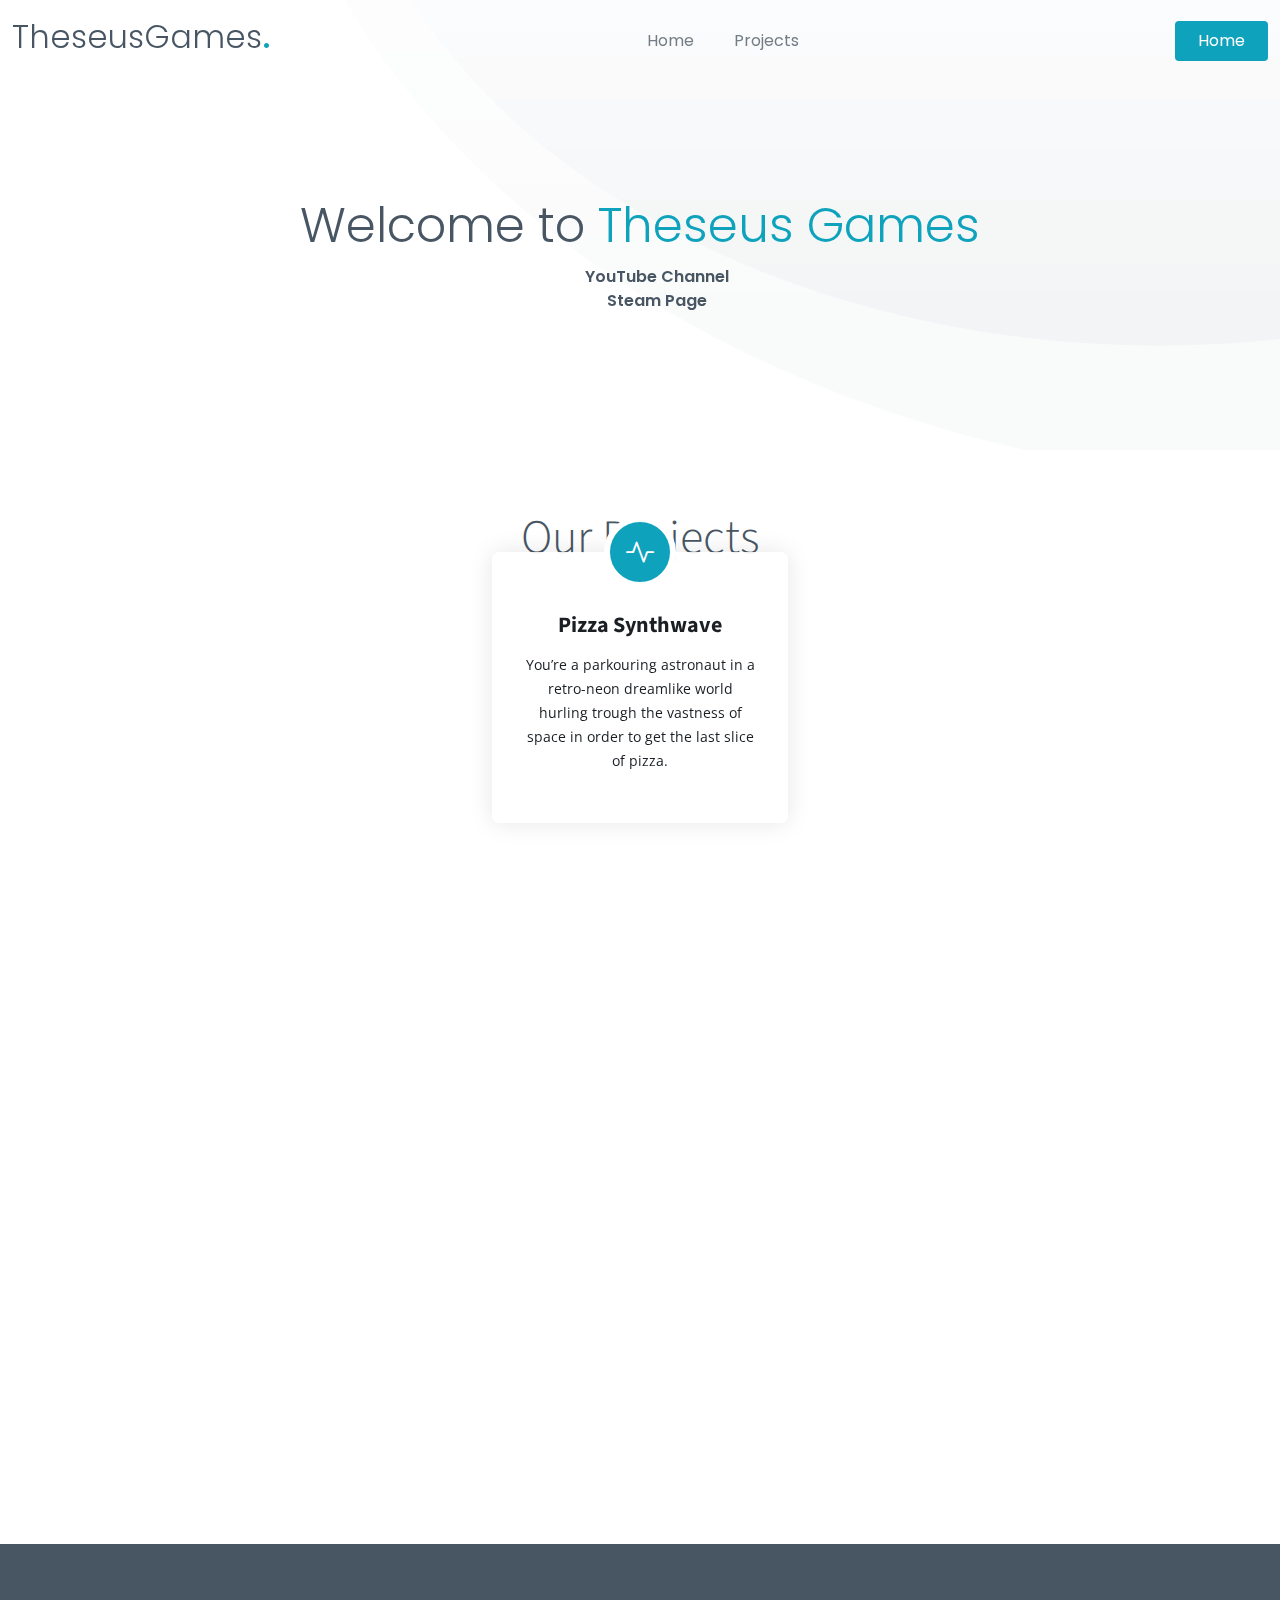
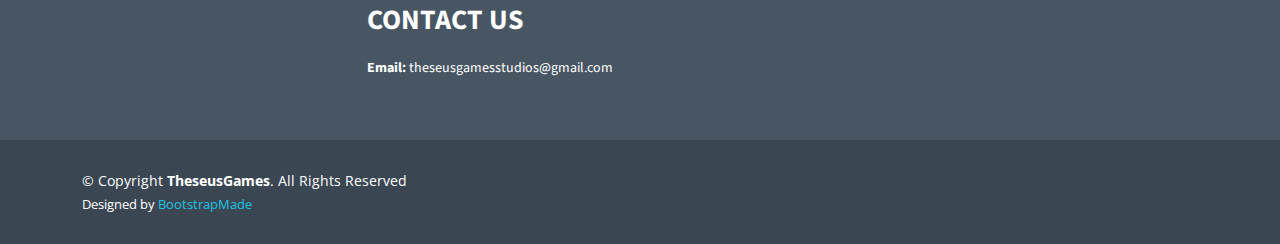
==== index.html @ d4980d9b "Initial Index page" ====
<!DOCTYPE html>
<html lang="en">

<head>
  <meta charset="utf-8">
  <meta content="width=device-width, initial-scale=1.0" name="viewport">

  <title>Theseus Games</title>
  <meta content="" name="description">
  <meta content="" name="keywords">

  <!-- Favicons -->
  <link href="assets/img/favicon.png" rel="icon">
  <link href="assets/img/apple-touch-icon.png" rel="apple-touch-icon">

  <!-- Google Fonts -->
  <link rel="preconnect" href="https://fonts.googleapis.com">
  <link rel="preconnect" href="https://fonts.gstatic.com" crossorigin>
  <link href="https://fonts.googleapis.com/css2?family=Open+Sans:ital,wght@0,300;0,400;0,500;0,600;0,700;1,300;1,400;1,500;1,600;1,700&family=Poppins:ital,wght@0,300;0,400;0,500;0,600;0,700;1,300;1,400;1,500;1,600;1,700&family=Source+Sans+Pro:ital,wght@0,300;0,400;0,600;0,700;1,300;1,400;1,600;1,700&display=swap" rel="stylesheet">

  <!-- Vendor CSS Files -->
  <link href="assets/vendor/bootstrap/css/bootstrap.min.css" rel="stylesheet">
  <link href="assets/vendor/bootstrap-icons/bootstrap-icons.css" rel="stylesheet">
  <link href="assets/vendor/aos/aos.css" rel="stylesheet">
  <link href="assets/vendor/glightbox/css/glightbox.min.css" rel="stylesheet">
  <link href="assets/vendor/swiper/swiper-bundle.min.css" rel="stylesheet">

  <!-- Variables CSS Files. Uncomment your preferred color scheme -->
  <link href="assets/css/variables.css" rel="stylesheet">
  <!-- <link href="assets/css/variables-blue.css" rel="stylesheet"> -->
  <!-- <link href="assets/css/variables-green.css" rel="stylesheet"> -->
  <!-- <link href="assets/css/variables-orange.css" rel="stylesheet"> -->
  <!-- <link href="assets/css/variables-purple.css" rel="stylesheet"> -->
  <!-- <link href="assets/css/variables-red.css" rel="stylesheet"> -->
  <!-- <link href="assets/css/variables-pink.css" rel="stylesheet"> -->

  <!-- Template Main CSS File -->
  <link href="assets/css/main.css" rel="stylesheet">

  <!-- =======================================================
  * Template Name: TheseusGames
  * Updated: Jan 09 2024 with Bootstrap v5.3.2
  * Template URL: https://bootstrapmade.com/TheseusGames-bootstrap-business-template/
  * Author: BootstrapMade.com
  * License: https://bootstrapmade.com/license/
  ======================================================== -->
</head>

<body>

  <!-- ======= Header ======= -->
  <header id="header" class="header fixed-top" data-scrollto-offset="0">
    <div class="container-fluid d-flex align-items-center justify-content-between">

      <a href="index.html" class="logo d-flex align-items-center scrollto me-auto me-lg-0">
        <!-- Uncomment the line below if you also wish to use an image logo -->
        <!-- <img src="assets/img/logo.png" alt=""> -->
        <h1>TheseusGames<span>.</span></h1>
      </a>

      <nav id="navbar" class="navbar">
        <ul>

		<li><a class="nav-link scrollto" href="index.html">Home</a></li>
 
   <li><a class="nav-link scrollto" href="index.html#services">Projects</a></li>
        
     <!--   
       <li><a class="nav-link scrollto" href="index.html#about">About</a></li>
          <li><a class="nav-link scrollto" href="index.html#portfolio">Portfolio</a></li>
          <li><a class="nav-link scrollto" href="index.html#team">Team</a></li>

          <li><a class="nav-link scrollto" href="index.html#contact">Contact</a></li>
          -->
        </ul>
        <i class="bi bi-list mobile-nav-toggle d-none"></i>
      </nav><!-- .navbar -->

      <a class="btn-getstarted scrollto" href="index.html">Home</a>

    </div>
  </header><!-- End Header -->

  <section id="hero-animated" class="hero-animated d-flex align-items-center">
    <div class="container d-flex flex-column justify-content-center align-items-center text-center position-relative" data-aos="zoom-out">
 
      <h2>Welcome to <span>Theseus Games</span></h2>
    <!--  <p>We are a game development studio.</p> -->
      <div class="d-flex">
        <a href="https://www.youtube.com/@theseusgames3545/videos" class="btn-watch-video d-flex align-items-center"><i class="bi "></i><span>YouTube Channel</span></a>
      </div>
       <div class="d-flex">
        <a href="https://store.steampowered.com/search/?developer=Theseus+Games" class="btn-watch-video d-flex align-items-center"><i class="bi"></i><span>Steam Page</span></a>
      </div>
    </div>
  </section>

  <main id="main">

    <!-- ======= Services Section ======= -->
    <section id="services" class="services">
      <div class="container" data-aos="fade-up">

        <div class="section-header">
          <h2>Our Projects</h2>
        </div>

        <div class="row gy-5">
		  <div class="col-xl-4 col-md-6" data-aos="zoom-in" data-aos-delay="200"></div>
          <div class="col-xl-4 col-md-6" data-aos="zoom-in" data-aos-delay="200">
            <div class="service-item">
              <div class="img">
                <img src="https://cdn.cloudflare.steamstatic.com/steam/apps/1923170/header.jpg?t=1705149580" class="img-fluid" alt="">
              </div>
              <div class="details position-relative">
                <div class="icon">
                  <i class="bi bi-activity"></i>
                </div>
                <a href="https://store.steampowered.com/app/1923170/Pizza_Synthwave/" target="_blank"  class="stretched-link">
                  <h3>Pizza Synthwave</h3>
                </a>
                <p>You’re a parkouring astronaut in a retro-neon dreamlike world hurling trough the vastness of space in order to get the last slice of pizza.</p>
              </div>
            </div>
          </div><!-- End Service Item -->
		  
		  <div class="col-xl-4 col-md-6" data-aos="zoom-in" data-aos-delay="200"></div>
		  <div class="col-xl-4 col-md-6" data-aos="zoom-in" data-aos-delay="200"></div>
          <div class="col-xl-4 col-md-6" data-aos="zoom-in" data-aos-delay="300">
            <div class="service-item">
              <div class="img">
                <img src="https://cdn.cloudflare.steamstatic.com/steam/apps/2016170/header.jpg?t=1701516669" class="img-fluid" alt="">
              </div>
              <div class="details position-relative">
                <div class="icon">
                  <i class="bi bi-broadcast"></i>
                </div>
                <a href="https://store.steampowered.com/app/2016170/Be_a_Rock/" class="stretched-link" target="_blank">
                  <h3>Be a Rock</h3>
                </a>
                <p>A unique casual 3rd-person exploration game set in a beautiful world.</p>
              </div>
            </div>
          </div><!-- End Service Item -->
		  <div class="col-xl-4 col-md-6" data-aos="zoom-in" data-aos-delay="200"></div>
		  <div class="col-xl-4 col-md-6" data-aos="zoom-in" data-aos-delay="200"></div>
		  
          <div class="col-xl-4 col-md-6" data-aos="zoom-in" data-aos-delay="400">
            <div class="service-item">
              <div class="img">
                <img src="https://cdn.cloudflare.steamstatic.com/steam/apps/2336120/header.jpg?t=1705610824" class="img-fluid" alt="">
              </div>
              <div class="details position-relative">
                <div class="icon">
                  <i class="bi bi-easel"></i>
                </div>
                <a href="https://store.steampowered.com/app/2336120/Do_Not_Press_The_Button_To_Delete_The_Multiverse/" class="stretched-link" target="_blank">
                  <h3>Do Not Press The Button To Delete The Multiverse</h3>
                </a>
                <p>A first person exploration game where you are allowed to do anything except press that BIG RED BUTTON.</p>
              </div>
            </div>
          </div><!-- End Service Item -->

		  <div class="col-xl-4 col-md-6" data-aos="zoom-in" data-aos-delay="500"></div>
	 		  <div class="col-xl-4 col-md-6" data-aos="zoom-in" data-aos-delay="500"></div>
          <div class="col-xl-4 col-md-6" data-aos="zoom-in" data-aos-delay="500">
            <div class="service-item">
              <div class="img">
                <img src="https://cdn.cloudflare.steamstatic.com/steam/apps/2719670/header.jpg?t=1702390114" class="img-fluid" alt="">
              </div>
              <div class="details position-relative">
                <div class="icon">
                  <i class="bi bi-bounding-box-circles"></i>
                </div>
                <a href="https://store.steampowered.com/app/2719670/The_Milgram_Experiment/" class="stretched-link" target="_blank">
                  <h3>The Milgram Experiment</h3>
                </a>
                <p>A first person narrative game, based on one of the most controversial psychological experiments of all time. </p>
                <a href="https://store.steampowered.com/app/2719670/The_Milgram_Experiment/" target="_blank" class="stretched-link"></a>
              </div>
            </div>
          </div><!-- End Service Item -->

		<!-- 
          <div class="col-xl-4 col-md-6" data-aos="zoom-in" data-aos-delay="600">
            <div class="service-item">
              <div class="img">
                <img src="assets/img/services-5.jpg" class="img-fluid" alt="">
              </div>
              <div class="details position-relative">
                <div class="icon">
                  <i class="bi bi-calendar4-week"></i>
                </div>
                <a href="#" class="stretched-link">
                  <h3>Velit Doloremque</h3>
                </a>
                <p>Cumque et suscipit saepe. Est maiores autem enim facilis ut aut ipsam corporis aut. Sed animi at autem alias eius labore.</p>
                <a href="#" class="stretched-link"></a>
              </div>
            </div>
          </div>End Service Item -->
		<!--
          <div class="col-xl-4 col-md-6" data-aos="zoom-in" data-aos-delay="700">
            <div class="service-item">
              <div class="img">
                <img src="assets/img/services-6.jpg" class="img-fluid" alt="">
              </div>
              <div class="details position-relative">
                <div class="icon">
                  <i class="bi bi-chat-square-text"></i>
                </div>
                <a href="#" class="stretched-link">
                  <h3>Dolori Architecto</h3>
                </a>
                <p>Hic molestias ea quibusdam eos. Fugiat enim doloremque aut neque non et debitis iure. Corrupti recusandae ducimus enim.</p>
                <a href="#" class="stretched-link"></a>
              </div>
            </div>
          </div> End Service Item -->

        </div>

      </div>
    </section><!-- End Services Section -->

  
  
  </main><!-- End #main -->

  <!-- ======= Footer ======= -->
  <footer id="footer" class="footer">

    <div class="footer-content">
      <div class="container">
        <div class="row">
          <div class="col-lg-3 col-md-6">  </div>
          <div class="col-lg-3 col-md-6">
            <div class="footer-info">
              <h3>Contact Us</h3>
              <p>
                <strong>Email: </strong>theseusgamesstudios@gmail.com<br>
              </p>
            </div>
          </div>
 <!--
          <div class="col-lg-2 col-md-6 footer-links">
            <h4>Useful Links</h4>
            <ul>
              <li><i class="bi bi-chevron-right"></i> <a href="#">Home</a></li>
              <li><i class="bi bi-chevron-right"></i> <a href="#">About us</a></li>
              <li><i class="bi bi-chevron-right"></i> <a href="#">Services</a></li>
              <li><i class="bi bi-chevron-right"></i> <a href="#">Terms of service</a></li>
              <li><i class="bi bi-chevron-right"></i> <a href="#">Privacy policy</a></li>
            </ul>
          </div>
 
          <div class="col-lg-3 col-md-6 footer-links">
            <h4>Our Services</h4>
            <ul>
              <li><i class="bi bi-chevron-right"></i> <a href="#">Web Design</a></li>
              <li><i class="bi bi-chevron-right"></i> <a href="#">Web Development</a></li>
              <li><i class="bi bi-chevron-right"></i> <a href="#">Product Management</a></li>
              <li><i class="bi bi-chevron-right"></i> <a href="#">Marketing</a></li>
              <li><i class="bi bi-chevron-right"></i> <a href="#">Graphic Design</a></li>
            </ul>
          </div>

          <div class="col-lg-4 col-md-6 footer-newsletter">
            <h4>Our Newsletter</h4>
            <p>Tamen quem nulla quae legam multos aute sint culpa legam noster magna</p>
            <form action="" method="post">
              <input type="email" name="email"><input type="submit" value="Subscribe">
            </form>
          </div>
 -->

        </div>
      </div>
    </div>

    <div class="footer-legal text-center">
      <div class="container d-flex flex-column flex-lg-row justify-content-center justify-content-lg-between align-items-center">

        <div class="d-flex flex-column align-items-center align-items-lg-start">
          <div class="copyright">
            &copy; Copyright <strong><span>TheseusGames</span></strong>. All Rights Reserved
          </div>
          <div class="credits">
            <!-- All the links in the footer should remain intact. -->
            <!-- You can delete the links only if you purchased the pro version. -->
            <!-- Licensing information: https://bootstrapmade.com/license/ -->
            <!-- Purchase the pro version with working PHP/AJAX contact form: https://bootstrapmade.com/TheseusGames-bootstrap-business-template/ -->
            Designed by <a href="https://bootstrapmade.com/">BootstrapMade</a>
          </div>
        </div>
<!-- 
        <div class="social-links order-first order-lg-last mb-3 mb-lg-0">
          <a href="#" class="twitter"><i class="bi bi-twitter"></i></a>
          <a href="#" class="facebook"><i class="bi bi-facebook"></i></a>
          <a href="#" class="instagram"><i class="bi bi-instagram"></i></a>
          <a href="#" class="google-plus"><i class="bi bi-skype"></i></a>
          <a href="#" class="linkedin"><i class="bi bi-linkedin"></i></a>
        </div>
-->

      </div>
    </div>

  </footer><!-- End Footer -->

  <a href="#" class="scroll-top d-flex align-items-center justify-content-center"><i class="bi bi-arrow-up-short"></i></a>

  <div id="preloader"></div>

  <!-- Vendor JS Files -->
  <script src="assets/vendor/bootstrap/js/bootstrap.bundle.min.js"></script>
  <script src="assets/vendor/aos/aos.js"></script>
  <script src="assets/vendor/glightbox/js/glightbox.min.js"></script>
  <script src="assets/vendor/isotope-layout/isotope.pkgd.min.js"></script>
  <script src="assets/vendor/swiper/swiper-bundle.min.js"></script>
  <script src="assets/vendor/php-email-form/validate.js"></script>

  <!-- Template Main JS File -->
  <script src="assets/js/main.js"></script>

</body>

</html>
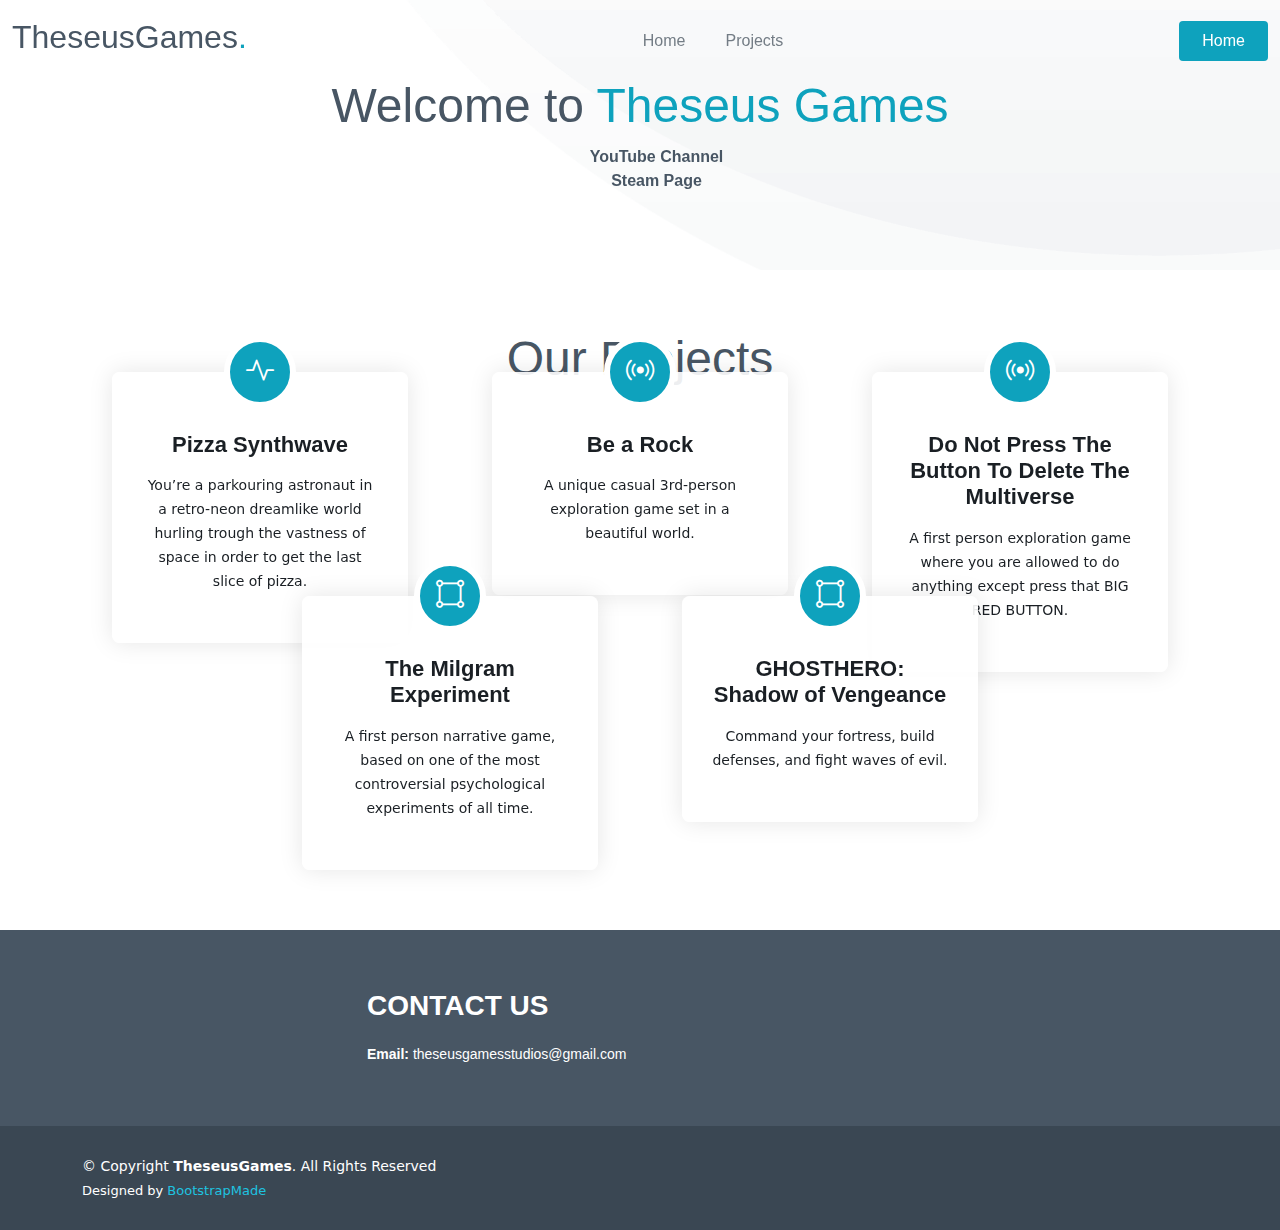
==== commit 56496a7f: "Updates 12.Aprl" ====
--- a/index.html
+++ b/index.html
@@ -16,8 +16,8 @@
   <!-- Google Fonts -->
   <link rel="preconnect" href="https://fonts.googleapis.com">
   <link rel="preconnect" href="https://fonts.gstatic.com" crossorigin>
-  <link href="https://fonts.googleapis.com/css2?family=Open+Sans:ital,wght@0,300;0,400;0,500;0,600;0,700;1,300;1,400;1,500;1,600;1,700&family=Poppins:ital,wght@0,300;0,400;0,500;0,600;0,700;1,300;1,400;1,500;1,600;1,700&family=Source+Sans+Pro:ital,wght@0,300;0,400;0,600;0,700;1,300;1,400;1,600;1,700&display=swap" rel="stylesheet">
-
+  <!-- <link href="https://fonts.googleapis.com/css2?family=Open+Sans:ital,wght@0,300;0,400;0,500;0,600;0,700;1,300;1,400;1,500;1,600;1,700&family=Poppins:ital,wght@0,300;0,400;0,500;0,600;0,700;1,300;1,400;1,500;1,600;1,700&family=Source+Sans+Pro:ital,wght@0,300;0,400;0,600;0,700;1,300;1,400;1,600;1,700&display=swap" rel="stylesheet"> -->
+  <link href='https://fonts.googleapis.com/css?family=Bebas Neue' rel='stylesheet'>
   <!-- Vendor CSS Files -->
   <link href="assets/vendor/bootstrap/css/bootstrap.min.css" rel="stylesheet">
   <link href="assets/vendor/bootstrap-icons/bootstrap-icons.css" rel="stylesheet">
@@ -39,7 +39,7 @@
 
   <!-- =======================================================
   * Template Name: TheseusGames
-  * Updated: Jan 09 2024 with Bootstrap v5.3.2
+  * Updated: Jan 09 2024 with Bootstrap v5.3.2
   * Template URL: https://bootstrapmade.com/TheseusGames-bootstrap-business-template/
   * Author: BootstrapMade.com
   * License: https://bootstrapmade.com/license/
@@ -64,8 +64,8 @@
 		<li><a class="nav-link scrollto" href="index.html">Home</a></li>
  
    <li><a class="nav-link scrollto" href="index.html#services">Projects</a></li>
-        
-     <!--   
+
+     <!--
        <li><a class="nav-link scrollto" href="index.html#about">About</a></li>
           <li><a class="nav-link scrollto" href="index.html#portfolio">Portfolio</a></li>
           <li><a class="nav-link scrollto" href="index.html#team">Team</a></li>
@@ -83,14 +83,12 @@
 
   <section id="hero-animated" class="hero-animated d-flex align-items-center">
     <div class="container d-flex flex-column justify-content-center align-items-center text-center position-relative" data-aos="zoom-out">
- 
       <h2>Welcome to <span>Theseus Games</span></h2>
-    <!--  <p>We are a game development studio.</p> -->
       <div class="d-flex">
         <a href="https://www.youtube.com/@theseusgames3545/videos" class="btn-watch-video d-flex align-items-center"><i class="bi "></i><span>YouTube Channel</span></a>
       </div>
        <div class="d-flex">
-        <a href="https://store.steampowered.com/search/?developer=Theseus+Games" class="btn-watch-video d-flex align-items-center"><i class="bi"></i><span>Steam Page</span></a>
+        <a href="https://store.steampowered.com/developer/TheseusGames" class="btn-watch-video d-flex align-items-center"><i class="bi"></i><span>Steam Page</span></a>
       </div>
     </div>
   </section>
@@ -105,8 +103,8 @@
           <h2>Our Projects</h2>
         </div>
 
-        <div class="row gy-5">
-		  <div class="col-xl-4 col-md-6" data-aos="zoom-in" data-aos-delay="200"></div>
+        <div class="row">
+		  <!-- <div class="col-sm" data-aos="zoom-in" data-aos-delay="200"></div> -->
           <div class="col-xl-4 col-md-6" data-aos="zoom-in" data-aos-delay="200">
             <div class="service-item">
               <div class="img">
@@ -123,9 +121,9 @@
               </div>
             </div>
           </div><!-- End Service Item -->
-		  
-		  <div class="col-xl-4 col-md-6" data-aos="zoom-in" data-aos-delay="200"></div>
-		  <div class="col-xl-4 col-md-6" data-aos="zoom-in" data-aos-delay="200"></div>
+
+		  <!-- <div class="col-xl-4 col-md-6" data-aos="zoom-in" data-aos-delay="200"></div> -->
+		  <!-- <div class="col-sm" data-aos="zoom-in" data-aos-delay="200"></div> -->
           <div class="col-xl-4 col-md-6" data-aos="zoom-in" data-aos-delay="300">
             <div class="service-item">
               <div class="img">
@@ -142,28 +140,29 @@
               </div>
             </div>
           </div><!-- End Service Item -->
-		  <div class="col-xl-4 col-md-6" data-aos="zoom-in" data-aos-delay="200"></div>
-		  <div class="col-xl-4 col-md-6" data-aos="zoom-in" data-aos-delay="200"></div>
-		  
-          <div class="col-xl-4 col-md-6" data-aos="zoom-in" data-aos-delay="400">
-            <div class="service-item">
-              <div class="img">
-                <img src="https://cdn.cloudflare.steamstatic.com/steam/apps/2336120/header.jpg?t=1705610824" class="img-fluid" alt="">
-              </div>
-              <div class="details position-relative">
-                <div class="icon">
-                  <i class="bi bi-easel"></i>
-                </div>
-                <a href="https://store.steampowered.com/app/2336120/Do_Not_Press_The_Button_To_Delete_The_Multiverse/" class="stretched-link" target="_blank">
-                  <h3>Do Not Press The Button To Delete The Multiverse</h3>
-                </a>
-                <p>A first person exploration game where you are allowed to do anything except press that BIG RED BUTTON.</p>
-              </div>
-            </div>
-          </div><!-- End Service Item -->
-
-		  <div class="col-xl-4 col-md-6" data-aos="zoom-in" data-aos-delay="500"></div>
-	 		  <div class="col-xl-4 col-md-6" data-aos="zoom-in" data-aos-delay="500"></div>
+		  <!-- <div class="col-xl-4 col-md-6" data-aos="zoom-in" data-aos-delay="200"></div> -->
+
+      <!-- <div class="col-sm" data-aos="zoom-in" data-aos-delay="200"></div> -->
+      <div class="col-xl-4 col-md-6" data-aos="zoom-in" data-aos-delay="300">
+        <div class="service-item">
+          <div class="img">
+            <img src="https://cdn.cloudflare.steamstatic.com/steam/apps/2336120/header.jpg?t=1705610824" class="img-fluid" alt="">
+          </div>
+          <div class="details position-relative">
+            <div class="icon">
+              <i class="bi bi-broadcast"></i>
+            </div>
+            <a href="https://store.steampowered.com/app/2336120/Do_Not_Press_The_Button_To_Delete_The_Multiverse/" class="stretched-link" target="_blank">
+              <h3>Do Not Press The Button To Delete The Multiverse</h3>
+            </a>
+            <p>A first person exploration game where you are allowed to do anything except press that BIG RED BUTTON.</p>
+          </div>
+        </div>
+      </div><!-- End Service Item -->
+  <!-- <div class="col-xl-4 col-md-6" data-aos="zoom-in" data-aos-delay="200"></div> -->
+
+		  <!-- <div class="col-md" data-aos="zoom-in" data-aos-delay="500"></div> -->
+	 		  <div class="col-xl-2 col-md-2" data-aos="zoom-in" data-aos-delay="500"></div>
           <div class="col-xl-4 col-md-6" data-aos="zoom-in" data-aos-delay="500">
             <div class="service-item">
               <div class="img">
@@ -182,7 +181,26 @@
             </div>
           </div><!-- End Service Item -->
 
-		<!-- 
+
+          <div class="col-xl-4 col-md-6" data-aos="zoom-in" data-aos-delay="500">
+            <div class="service-item">
+              <div class="img">
+                <img src="https://store.steampowered.com/gfxproxy/betagfx/apps/2863440/header.jpg?t=1709996611" class="img-fluid" alt="">
+              </div>
+              <div class="details position-relative">
+                <div class="icon">
+                  <i class="bi bi-bounding-box-circles"></i>
+                </div>
+                <a href="https://store.steampowered.com/app/2863440/GHOSTHERO_Shadow_of_Vengeance/" class="stretched-link" target="_blank">
+                  <h3>GHOSTHERO: Shadow of Vengeance</h3>
+                </a>
+                <p>Command your fortress, build defenses, and fight waves of evil.</p>
+                <a href="https://store.steampowered.com/app/2863440/GHOSTHERO_Shadow_of_Vengeance/" target="_blank" class="stretched-link"></a>
+              </div>
+            </div>
+          </div><!-- End Service Item -->
+
+		<!--
           <div class="col-xl-4 col-md-6" data-aos="zoom-in" data-aos-delay="600">
             <div class="service-item">
               <div class="img">
@@ -219,13 +237,12 @@
             </div>
           </div> End Service Item -->
 
+        <!-- End Row -->
         </div>
 
       </div>
     </section><!-- End Services Section -->
 
-  
-  
   </main><!-- End #main -->
 
   <!-- ======= Footer ======= -->
--- a/assets/css/main.css
+++ b/assets/css/main.css
@@ -558,11 +558,11 @@
 --------------------------------------------------------------*/
 .hero-animated {
   width: 100%;
-  min-height: 50vh;
+  min-height: 30vh;
   background: url("../img/hero-bg.png") center center;
   background-size: cover;
   position: relative;
-  padding: 120px 0 60px;
+  padding: 10px 0 10px;
 }
 
 .hero-animated h2 {
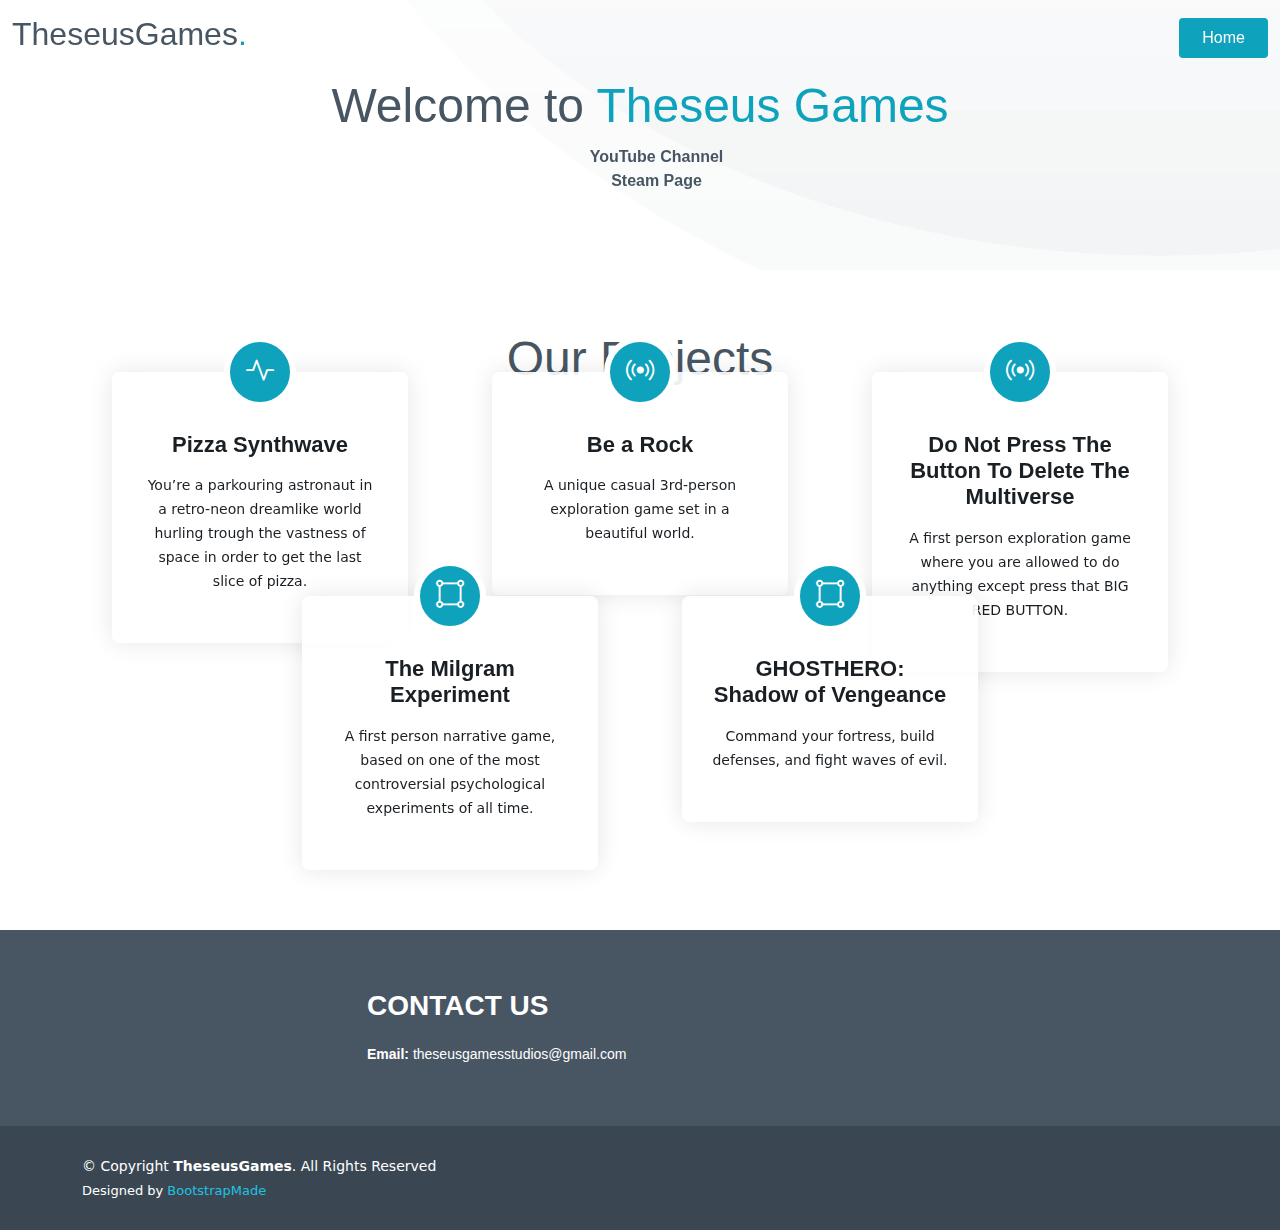
==== commit 345d6e7a: "remove navbar" ====
--- a/index.html
+++ b/index.html
@@ -58,23 +58,14 @@
         <h1>TheseusGames<span>.</span></h1>
       </a>
 
-      <nav id="navbar" class="navbar">
+    <!-- <nav id="navbar" class="navbar">
         <ul>
-
-		<li><a class="nav-link scrollto" href="index.html">Home</a></li>
- 
-   <li><a class="nav-link scrollto" href="index.html#services">Projects</a></li>
-
-     <!--
-       <li><a class="nav-link scrollto" href="index.html#about">About</a></li>
-          <li><a class="nav-link scrollto" href="index.html#portfolio">Portfolio</a></li>
-          <li><a class="nav-link scrollto" href="index.html#team">Team</a></li>
-
-          <li><a class="nav-link scrollto" href="index.html#contact">Contact</a></li>
-          -->
+          <li><a class="nav-link scrollto" href="index.html">Home</a></li>
+          <li><a class="nav-link scrollto" href="index.html#services">Projects</a></li>
         </ul>
         <i class="bi bi-list mobile-nav-toggle d-none"></i>
-      </nav><!-- .navbar -->
+      </nav> -->
+      <!-- .navbar -->
 
       <a class="btn-getstarted scrollto" href="index.html">Home</a>
 
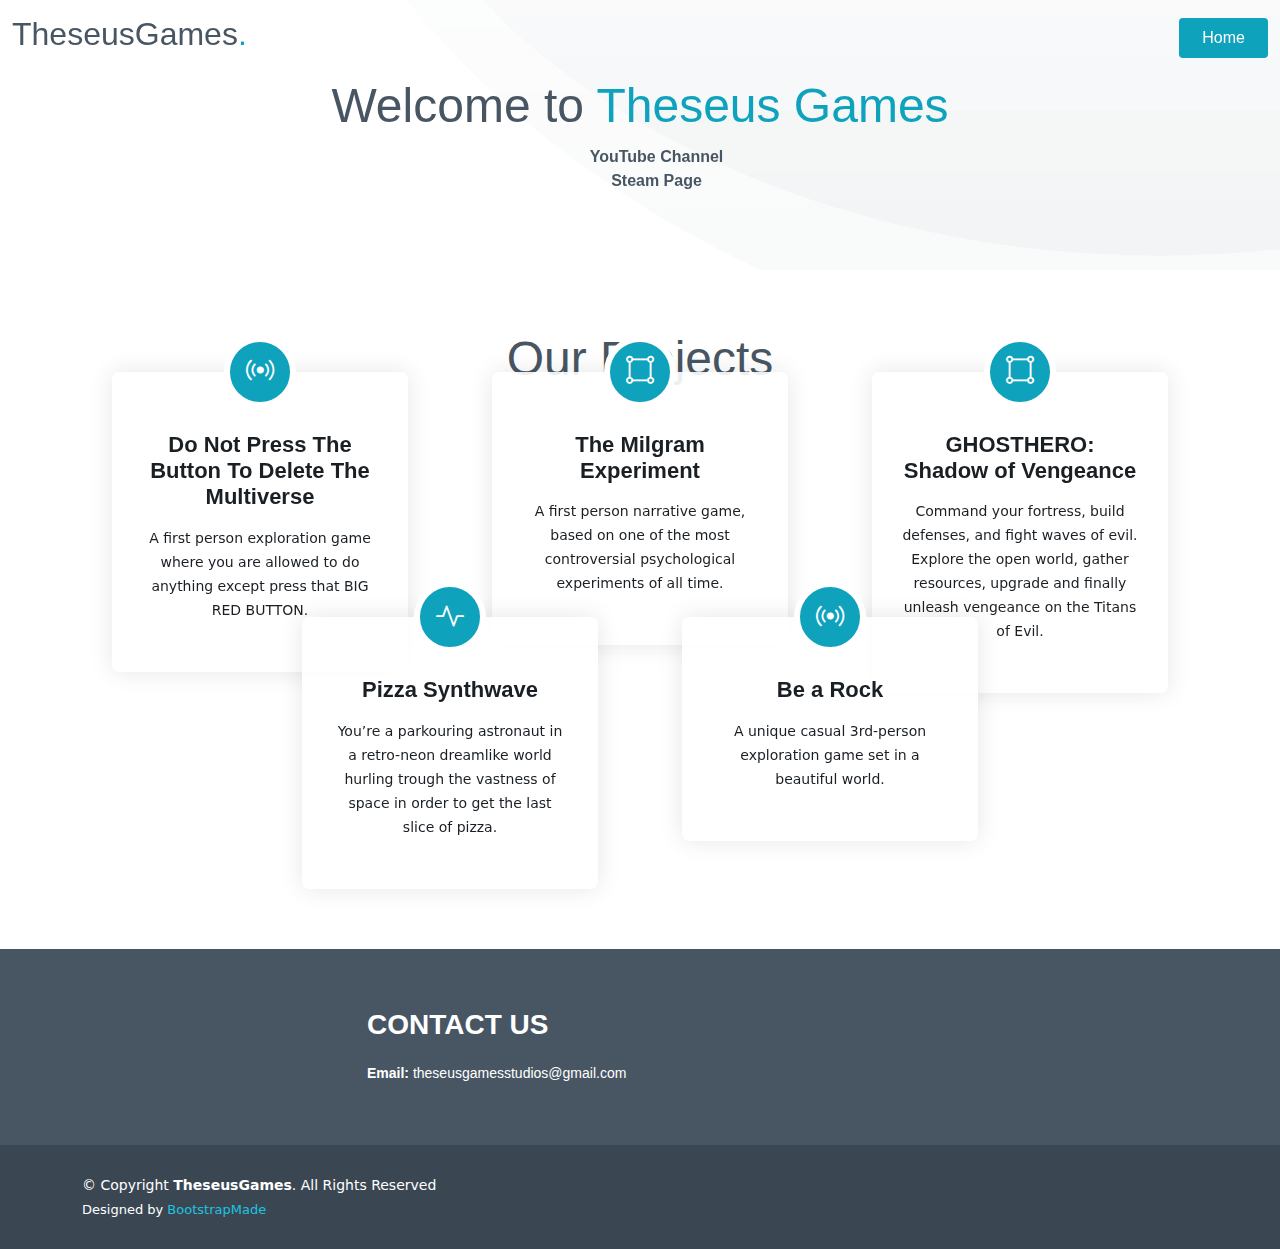
==== commit 2ee48e9d: "change game places" ====
--- a/index.html
+++ b/index.html
@@ -95,43 +95,7 @@
         </div>
 
         <div class="row">
-		  <!-- <div class="col-sm" data-aos="zoom-in" data-aos-delay="200"></div> -->
-          <div class="col-xl-4 col-md-6" data-aos="zoom-in" data-aos-delay="200">
-            <div class="service-item">
-              <div class="img">
-                <img src="https://cdn.cloudflare.steamstatic.com/steam/apps/1923170/header.jpg?t=1705149580" class="img-fluid" alt="">
-              </div>
-              <div class="details position-relative">
-                <div class="icon">
-                  <i class="bi bi-activity"></i>
-                </div>
-                <a href="https://store.steampowered.com/app/1923170/Pizza_Synthwave/" target="_blank"  class="stretched-link">
-                  <h3>Pizza Synthwave</h3>
-                </a>
-                <p>You’re a parkouring astronaut in a retro-neon dreamlike world hurling trough the vastness of space in order to get the last slice of pizza.</p>
-              </div>
-            </div>
-          </div><!-- End Service Item -->
-
-		  <!-- <div class="col-xl-4 col-md-6" data-aos="zoom-in" data-aos-delay="200"></div> -->
-		  <!-- <div class="col-sm" data-aos="zoom-in" data-aos-delay="200"></div> -->
-          <div class="col-xl-4 col-md-6" data-aos="zoom-in" data-aos-delay="300">
-            <div class="service-item">
-              <div class="img">
-                <img src="https://cdn.cloudflare.steamstatic.com/steam/apps/2016170/header.jpg?t=1701516669" class="img-fluid" alt="">
-              </div>
-              <div class="details position-relative">
-                <div class="icon">
-                  <i class="bi bi-broadcast"></i>
-                </div>
-                <a href="https://store.steampowered.com/app/2016170/Be_a_Rock/" class="stretched-link" target="_blank">
-                  <h3>Be a Rock</h3>
-                </a>
-                <p>A unique casual 3rd-person exploration game set in a beautiful world.</p>
-              </div>
-            </div>
-          </div><!-- End Service Item -->
-		  <!-- <div class="col-xl-4 col-md-6" data-aos="zoom-in" data-aos-delay="200"></div> -->
+
 
       <!-- <div class="col-sm" data-aos="zoom-in" data-aos-delay="200"></div> -->
       <div class="col-xl-4 col-md-6" data-aos="zoom-in" data-aos-delay="300">
@@ -153,7 +117,6 @@
   <!-- <div class="col-xl-4 col-md-6" data-aos="zoom-in" data-aos-delay="200"></div> -->
 
 		  <!-- <div class="col-md" data-aos="zoom-in" data-aos-delay="500"></div> -->
-	 		  <div class="col-xl-2 col-md-2" data-aos="zoom-in" data-aos-delay="500"></div>
           <div class="col-xl-4 col-md-6" data-aos="zoom-in" data-aos-delay="500">
             <div class="service-item">
               <div class="img">
@@ -185,11 +148,51 @@
                 <a href="https://store.steampowered.com/app/2863440/GHOSTHERO_Shadow_of_Vengeance/" class="stretched-link" target="_blank">
                   <h3>GHOSTHERO: Shadow of Vengeance</h3>
                 </a>
-                <p>Command your fortress, build defenses, and fight waves of evil.</p>
+                <p>Command your fortress, build defenses, and fight waves of evil. Explore the open world, gather resources, upgrade and finally unleash vengeance on the Titans of Evil.</p>
                 <a href="https://store.steampowered.com/app/2863440/GHOSTHERO_Shadow_of_Vengeance/" target="_blank" class="stretched-link"></a>
               </div>
             </div>
           </div><!-- End Service Item -->
+
+          <div class="col-xl-2 col-md-2" data-aos="zoom-in" data-aos-delay="500"></div>
+
+        <!-- <div class="col-sm" data-aos="zoom-in" data-aos-delay="200"></div> -->
+        <div class="col-xl-4 col-md-6" data-aos="zoom-in" data-aos-delay="200">
+          <div class="service-item">
+            <div class="img">
+              <img src="https://cdn.cloudflare.steamstatic.com/steam/apps/1923170/header.jpg?t=1705149580" class="img-fluid" alt="">
+            </div>
+            <div class="details position-relative">
+              <div class="icon">
+                <i class="bi bi-activity"></i>
+              </div>
+              <a href="https://store.steampowered.com/app/1923170/Pizza_Synthwave/" target="_blank"  class="stretched-link">
+                <h3>Pizza Synthwave</h3>
+              </a>
+              <p>You’re a parkouring astronaut in a retro-neon dreamlike world hurling trough the vastness of space in order to get the last slice of pizza.</p>
+            </div>
+          </div>
+        </div><!-- End Service Item -->
+
+      <!-- <div class="col-xl-4 col-md-6" data-aos="zoom-in" data-aos-delay="200"></div> -->
+      <!-- <div class="col-sm" data-aos="zoom-in" data-aos-delay="200"></div> -->
+      <div class="col-xl-4 col-md-6" data-aos="zoom-in" data-aos-delay="300">
+        <div class="service-item">
+          <div class="img">
+            <img src="https://cdn.cloudflare.steamstatic.com/steam/apps/2016170/header.jpg?t=1701516669" class="img-fluid" alt="">
+          </div>
+          <div class="details position-relative">
+            <div class="icon">
+              <i class="bi bi-broadcast"></i>
+            </div>
+            <a href="https://store.steampowered.com/app/2016170/Be_a_Rock/" class="stretched-link" target="_blank">
+              <h3>Be a Rock</h3>
+            </a>
+            <p>A unique casual 3rd-person exploration game set in a beautiful world.</p>
+          </div>
+        </div>
+      </div><!-- End Service Item -->
+  <!-- <div class="col-xl-4 col-md-6" data-aos="zoom-in" data-aos-delay="200"></div> -->
 
 		<!--
           <div class="col-xl-4 col-md-6" data-aos="zoom-in" data-aos-delay="600">
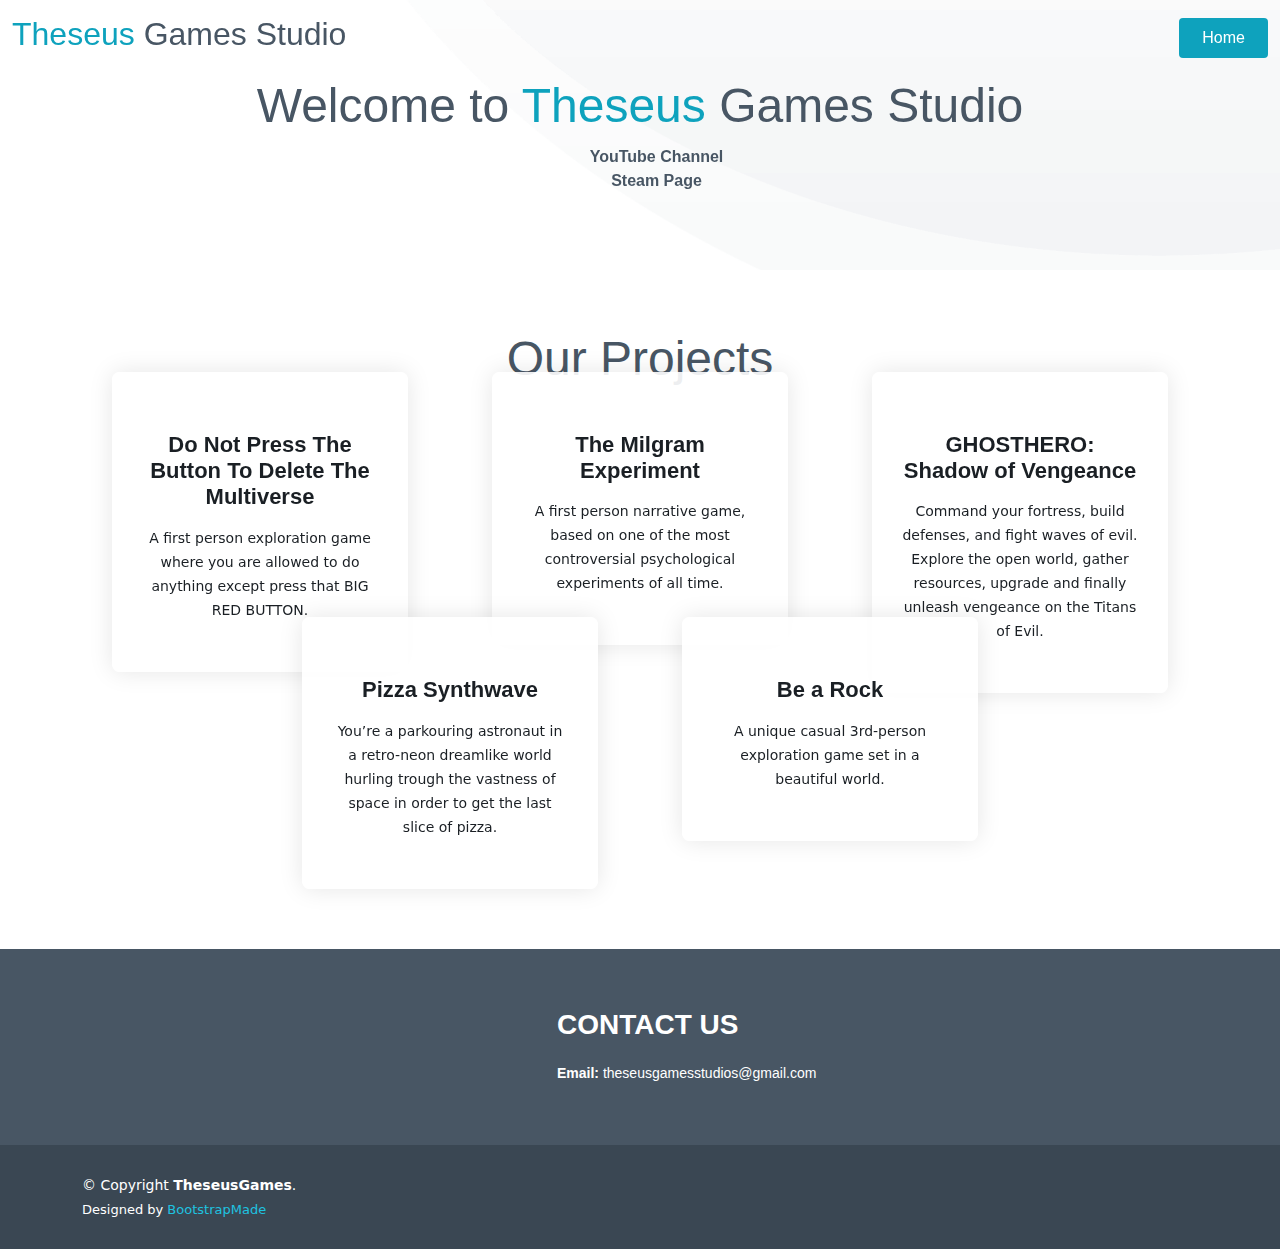
==== commit 8e3b042f: "fixes" ====
--- a/index.html
+++ b/index.html
@@ -55,7 +55,7 @@
       <a href="index.html" class="logo d-flex align-items-center scrollto me-auto me-lg-0">
         <!-- Uncomment the line below if you also wish to use an image logo -->
         <!-- <img src="assets/img/logo.png" alt=""> -->
-        <h1>TheseusGames<span>.</span></h1>
+        <h1><span>Theseus</span> Games Studio</h1>
       </a>
 
     <!-- <nav id="navbar" class="navbar">
@@ -74,7 +74,7 @@
 
   <section id="hero-animated" class="hero-animated d-flex align-items-center">
     <div class="container d-flex flex-column justify-content-center align-items-center text-center position-relative" data-aos="zoom-out">
-      <h2>Welcome to <span>Theseus Games</span></h2>
+      <h2>Welcome to <span>Theseus</span> Games Studio</h2>
       <div class="d-flex">
         <a href="https://www.youtube.com/@theseusgames3545/videos" class="btn-watch-video d-flex align-items-center"><i class="bi "></i><span>YouTube Channel</span></a>
       </div>
@@ -104,9 +104,9 @@
             <img src="https://cdn.cloudflare.steamstatic.com/steam/apps/2336120/header.jpg?t=1705610824" class="img-fluid" alt="">
           </div>
           <div class="details position-relative">
-            <div class="icon">
+            <!-- <div class="icon">
               <i class="bi bi-broadcast"></i>
-            </div>
+            </div> -->
             <a href="https://store.steampowered.com/app/2336120/Do_Not_Press_The_Button_To_Delete_The_Multiverse/" class="stretched-link" target="_blank">
               <h3>Do Not Press The Button To Delete The Multiverse</h3>
             </a>
@@ -123,9 +123,9 @@
                 <img src="https://cdn.cloudflare.steamstatic.com/steam/apps/2719670/header.jpg?t=1702390114" class="img-fluid" alt="">
               </div>
               <div class="details position-relative">
-                <div class="icon">
+                <!-- <div class="icon">
                   <i class="bi bi-bounding-box-circles"></i>
-                </div>
+                </div> -->
                 <a href="https://store.steampowered.com/app/2719670/The_Milgram_Experiment/" class="stretched-link" target="_blank">
                   <h3>The Milgram Experiment</h3>
                 </a>
@@ -142,9 +142,9 @@
                 <img src="https://store.steampowered.com/gfxproxy/betagfx/apps/2863440/header.jpg?t=1709996611" class="img-fluid" alt="">
               </div>
               <div class="details position-relative">
-                <div class="icon">
+                <!-- <div class="icon">
                   <i class="bi bi-bounding-box-circles"></i>
-                </div>
+                </div> -->
                 <a href="https://store.steampowered.com/app/2863440/GHOSTHERO_Shadow_of_Vengeance/" class="stretched-link" target="_blank">
                   <h3>GHOSTHERO: Shadow of Vengeance</h3>
                 </a>
@@ -163,9 +163,9 @@
               <img src="https://cdn.cloudflare.steamstatic.com/steam/apps/1923170/header.jpg?t=1705149580" class="img-fluid" alt="">
             </div>
             <div class="details position-relative">
-              <div class="icon">
+              <!-- <div class="icon">
                 <i class="bi bi-activity"></i>
-              </div>
+              </div> -->
               <a href="https://store.steampowered.com/app/1923170/Pizza_Synthwave/" target="_blank"  class="stretched-link">
                 <h3>Pizza Synthwave</h3>
               </a>
@@ -182,9 +182,9 @@
             <img src="https://cdn.cloudflare.steamstatic.com/steam/apps/2016170/header.jpg?t=1701516669" class="img-fluid" alt="">
           </div>
           <div class="details position-relative">
-            <div class="icon">
+            <!-- <div class="icon">
               <i class="bi bi-broadcast"></i>
-            </div>
+            </div> -->
             <a href="https://store.steampowered.com/app/2016170/Be_a_Rock/" class="stretched-link" target="_blank">
               <h3>Be a Rock</h3>
             </a>
@@ -245,8 +245,8 @@
     <div class="footer-content">
       <div class="container">
         <div class="row">
-          <div class="col-lg-3 col-md-6">  </div>
-          <div class="col-lg-3 col-md-6">
+          <div class="col-md-5">  </div>
+          <div class="col-md-6">
             <div class="footer-info">
               <h3>Contact Us</h3>
               <p>
@@ -295,7 +295,7 @@
 
         <div class="d-flex flex-column align-items-center align-items-lg-start">
           <div class="copyright">
-            &copy; Copyright <strong><span>TheseusGames</span></strong>. All Rights Reserved
+            &copy; Copyright <strong><span>TheseusGames</span></strong>.
           </div>
           <div class="credits">
             <!-- All the links in the footer should remain intact. -->
